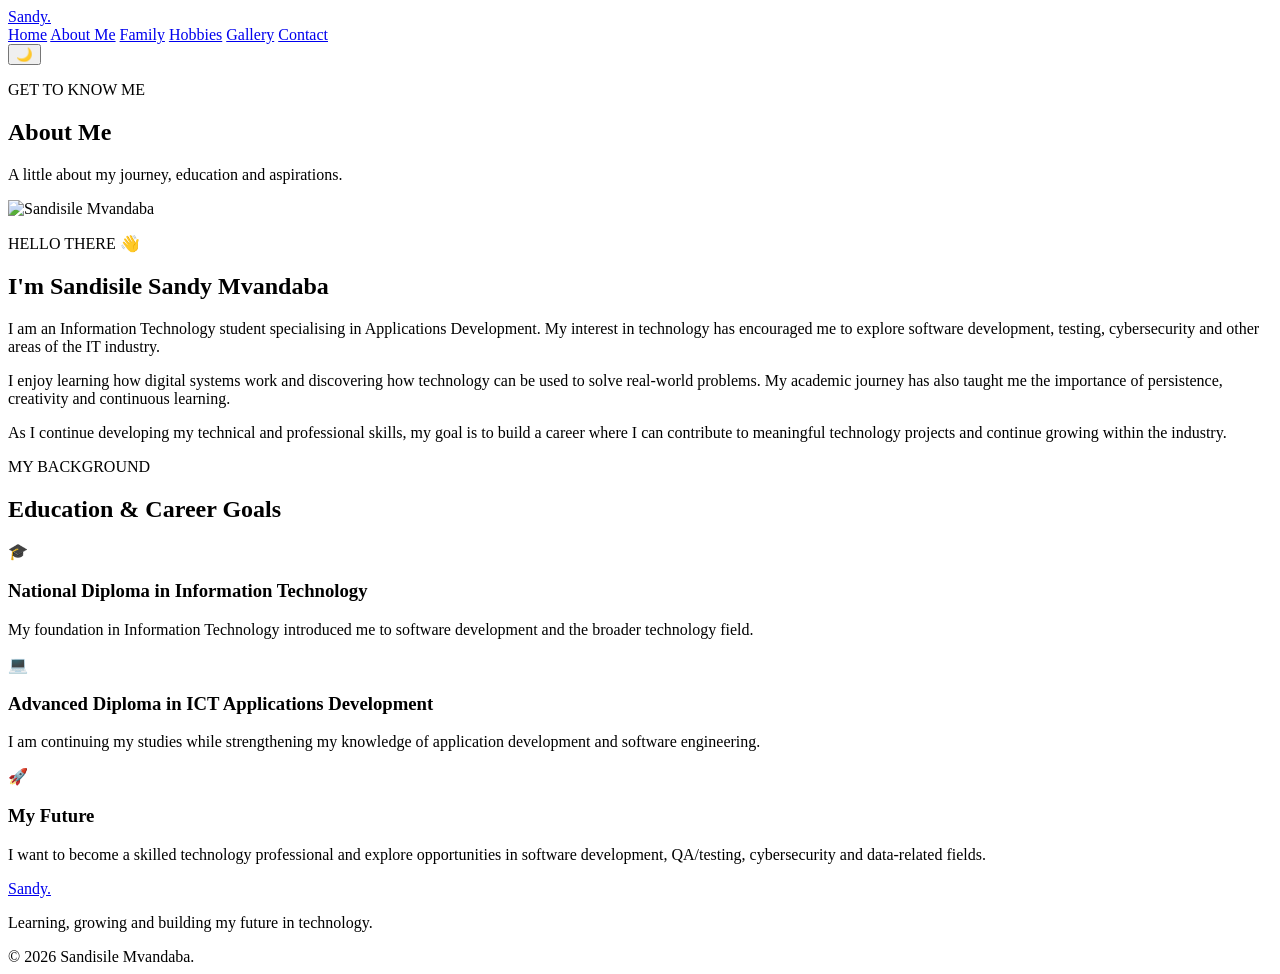
==== about.html @ 48b40e6b "Add About Me page with personal details This file contains the HTML structure for the 'About Me' pag" ====
<!DOCTYPE html>
<html lang="en">
<head>
    <meta charset="UTF-8">
    <meta name="viewport" content="width=device-width, initial-scale=1.0">

    <title>About Me | Sandisile Sandy Mvandaba</title>

    <link rel="stylesheet" href="style.css">

    <link rel="preconnect" href="https://fonts.googleapis.com">
    <link rel="preconnect" href="https://fonts.gstatic.com" crossorigin>
    <link href="https://fonts.googleapis.com/css2?family=DM+Sans:wght@400;500;600;700&family=Playfair+Display:wght@600;700&display=swap" rel="stylesheet">
</head>

<body>

<header class="navbar">
    <div class="nav-container">

        <a href="index.html" class="logo">Sandy<span>.</span></a>

        <nav>
            <a href="index.html">Home</a>
            <a href="about.html" class="active">About Me</a>
            <a href="family.html">Family</a>
            <a href="hobbies.html">Hobbies</a>
            <a href="gallery.html">Gallery</a>
            <a href="contact.html">Contact</a>
        </nav>

        <button id="themeToggle" class="theme-btn">🌙</button>

    </div>
</header>


<main>

    <section class="page-header">

        <p class="eyebrow">GET TO KNOW ME</p>

        <h1>About Me</h1>

        <p>
            A little about my journey, education and aspirations.
        </p>

    </section>


    <section class="section about-section">

        <div class="about-image">
            <img src="images/IMG-20230527-WA0030.jpg"
                 alt="Sandisile Mvandaba">
        </div>


        <div class="about-content">

            <p class="eyebrow">HELLO THERE 👋</p>

            <h2>I'm Sandisile Sandy Mvandaba</h2>

            <p>
                I am an Information Technology student specialising in
                Applications Development. My interest in technology has
                encouraged me to explore software development, testing,
                cybersecurity and other areas of the IT industry.
            </p>

            <p>
                I enjoy learning how digital systems work and discovering
                how technology can be used to solve real-world problems.
                My academic journey has also taught me the importance of
                persistence, creativity and continuous learning.
            </p>

            <p>
                As I continue developing my technical and professional
                skills, my goal is to build a career where I can contribute
                to meaningful technology projects and continue growing
                within the industry.
            </p>

        </div>

    </section>


    <section class="section soft-section">

        <div class="section-heading">
            <p class="eyebrow">MY BACKGROUND</p>
            <h2>Education & Career Goals</h2>
        </div>


        <div class="timeline">

            <div class="timeline-item">

                <div class="timeline-icon">🎓</div>

                <div>
                    <h3>National Diploma in Information Technology</h3>
                    <p>
                        My foundation in Information Technology introduced
                        me to software development and the broader technology
                        field.
                    </p>
                </div>

            </div>


            <div class="timeline-item">

                <div class="timeline-icon">💻</div>

                <div>
                    <h3>Advanced Diploma in ICT Applications Development</h3>
                    <p>
                        I am continuing my studies while strengthening my
                        knowledge of application development and software
                        engineering.
                    </p>
                </div>

            </div>


            <div class="timeline-item">

                <div class="timeline-icon">🚀</div>

                <div>
                    <h3>My Future</h3>
                    <p>
                        I want to become a skilled technology professional
                        and explore opportunities in software development,
                        QA/testing, cybersecurity and data-related fields.
                    </p>
                </div>

            </div>

        </div>

    </section>

</main>


<footer>
    <div class="footer-content">

        <div>
            <a href="index.html" class="logo footer-logo">
                Sandy<span>.</span>
            </a>

            <p>Learning, growing and building my future in technology.</p>
        </div>

    </div>

    <div class="copyright">
        © 2026 Sandisile Mvandaba.
    </div>
</footer>


<script src="script.js"></script>

</body>
</html>
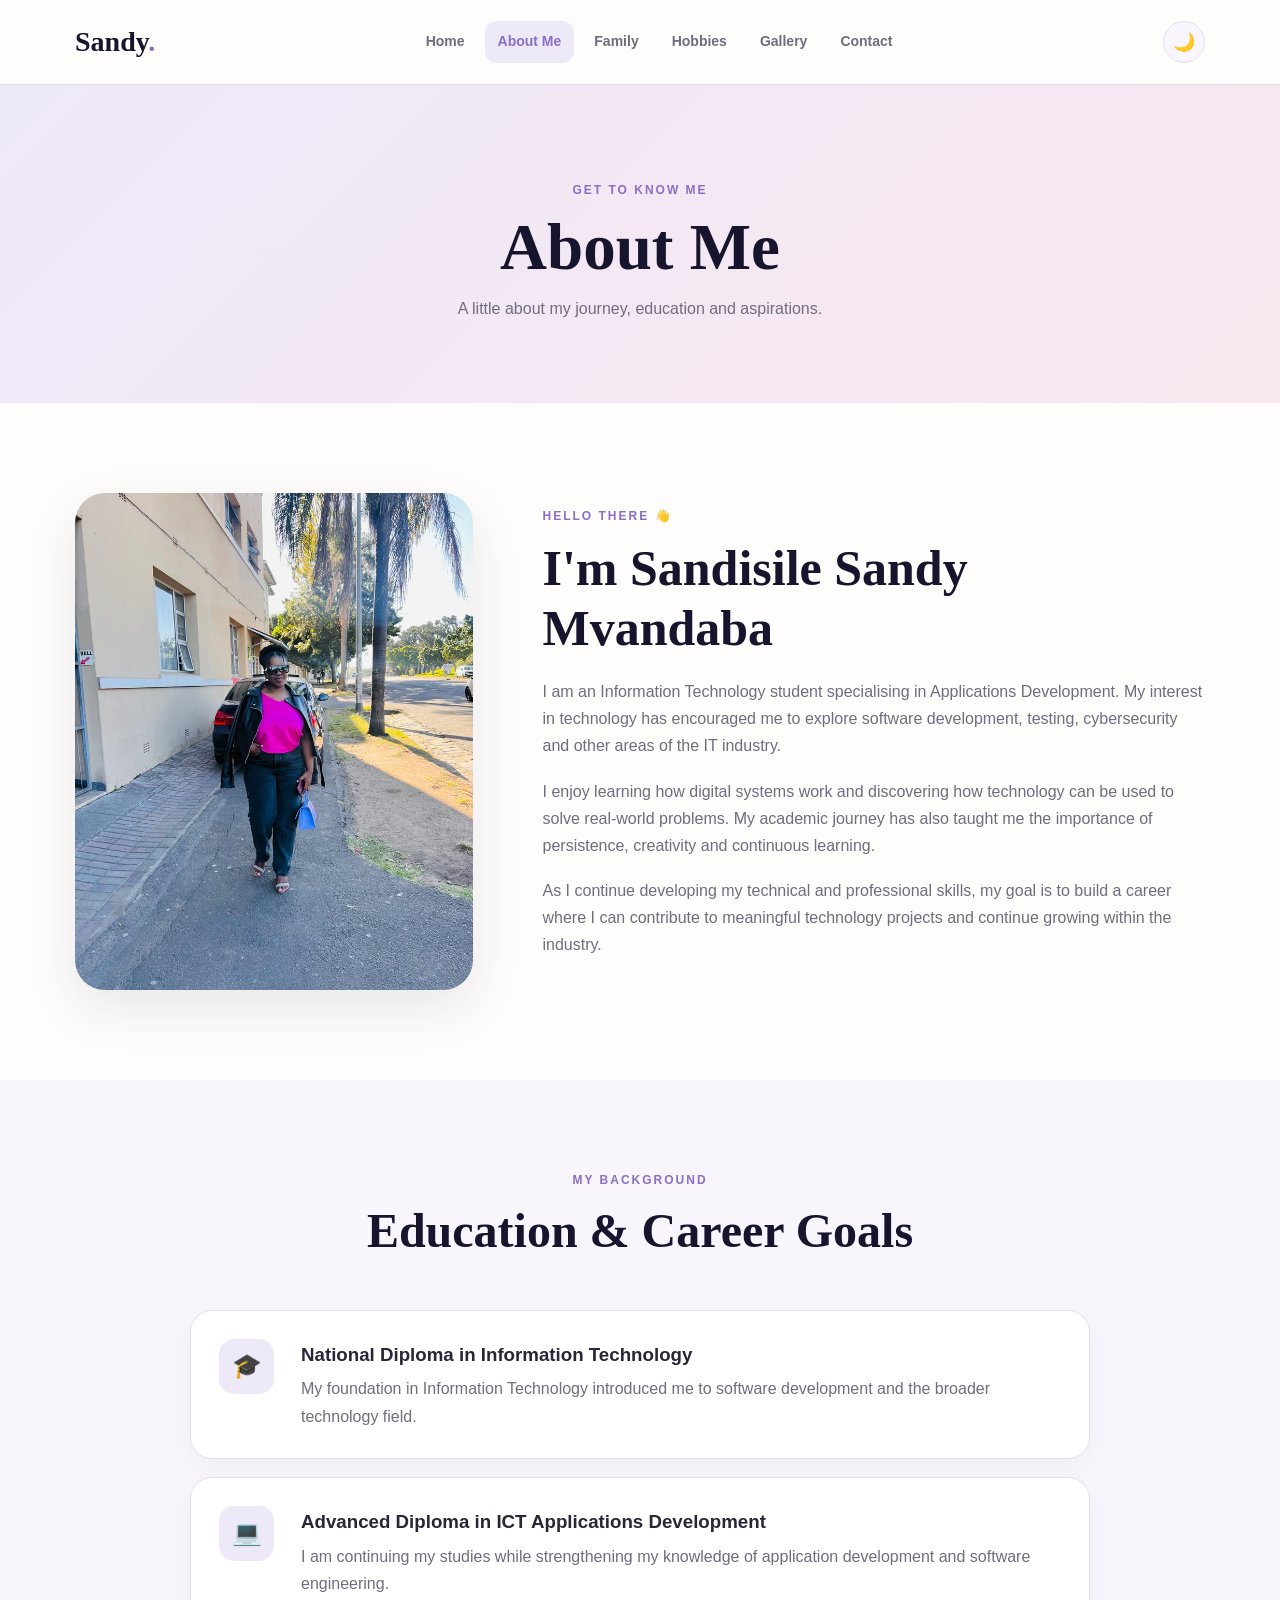
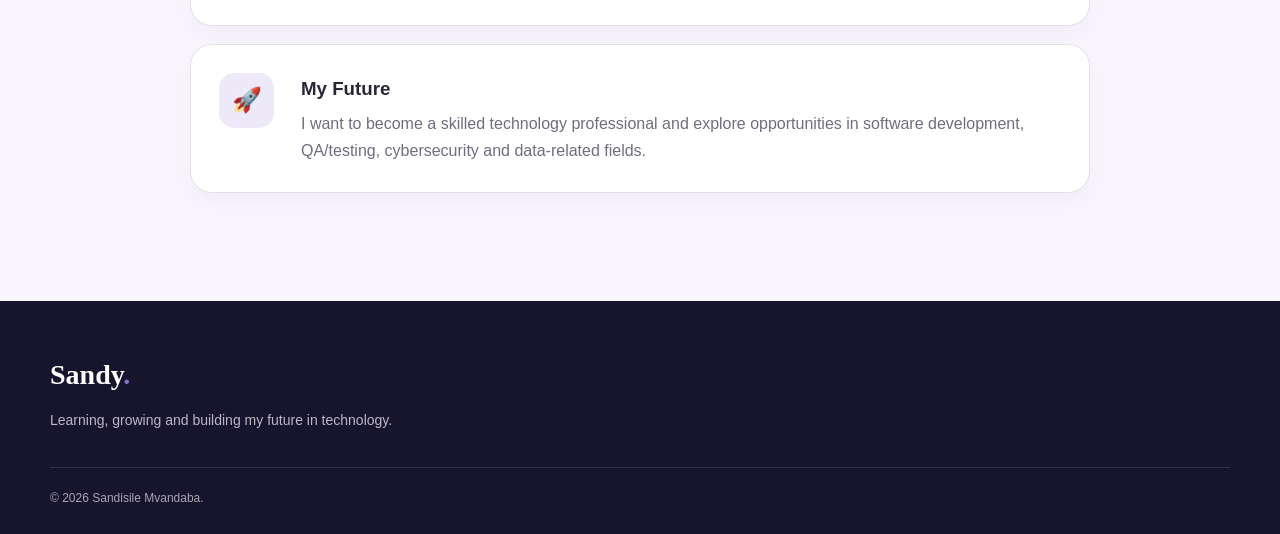
==== commit 36fb29c9: "Update image source in about.html" ====
--- a/about.html
+++ b/about.html
@@ -53,7 +53,7 @@
     <section class="section about-section">
 
         <div class="about-image">
-            <img src="images/IMG-20230527-WA0030.jpg"
+            <img src="images/Gallery7.jpg"
                  alt="Sandisile Mvandaba">
         </div>
 
--- a/style.css
+++ b/style.css
@@ -0,0 +1,1885 @@
+/* =========================================
+   SANDISILE MVANDABA PERSONAL WEBSITE
+   ========================================= */
+
+
+/* ---------- VARIABLES ---------- */
+
+:root {
+
+    --navy: #17152d;
+    --navy-light: #282442;
+
+    --purple: #8b6fc4;
+    --purple-dark: #7054aa;
+
+    --lavender: #eee9f8;
+    --lavender-light: #f8f5fc;
+
+    --pink: #e8a9c7;
+    --pink-light: #f8e7ef;
+
+    --white: #ffffff;
+    --cream: #fffdfb;
+
+    --text: #292638;
+    --muted: #716c7e;
+
+    --border: #e5dfed;
+
+    --shadow: 0 18px 50px rgba(37, 27, 67, 0.10);
+
+    --radius: 22px;
+
+    --transition: 0.3s ease;
+}
+
+
+/* ---------- DARK MODE ---------- */
+
+body.dark-mode {
+
+    --navy: #11101f;
+    --navy-light: #201d35;
+
+    --lavender: #242039;
+    --lavender-light: #19172a;
+
+    --white: #211e31;
+    --cream: #17152a;
+
+    --text: #f5f2fa;
+    --muted: #c0baca;
+
+    --border: #3b3650;
+
+    --shadow: 0 18px 50px rgba(0, 0, 0, 0.30);
+}
+
+
+/* ---------- GENERAL ---------- */
+
+* {
+    margin: 0;
+    padding: 0;
+    box-sizing: border-box;
+}
+
+
+html {
+    scroll-behavior: smooth;
+}
+
+
+body {
+
+    font-family: "DM Sans", sans-serif;
+
+    background: var(--cream);
+
+    color: var(--text);
+
+    line-height: 1.7;
+
+    transition:
+        background var(--transition),
+        color var(--transition);
+}
+
+
+img {
+    max-width: 100%;
+    display: block;
+}
+
+
+a {
+    text-decoration: none;
+    color: inherit;
+}
+
+
+button,
+input,
+textarea {
+    font-family: inherit;
+}
+
+
+/* ---------- NAVIGATION ---------- */
+
+.navbar {
+
+    position: sticky;
+
+    top: 0;
+
+    z-index: 1000;
+
+    background: rgba(255, 253, 251, 0.90);
+
+    backdrop-filter: blur(16px);
+
+    border-bottom: 1px solid var(--border);
+
+    transition: var(--transition);
+}
+
+
+.dark-mode .navbar {
+    background: rgba(23, 21, 45, 0.90);
+}
+
+
+.nav-container {
+
+    max-width: 1180px;
+
+    margin: auto;
+
+    padding: 18px 25px;
+
+    display: flex;
+
+    align-items: center;
+
+    justify-content: space-between;
+
+    gap: 25px;
+}
+
+
+.logo {
+
+    font-family: "Playfair Display", serif;
+
+    font-size: 28px;
+
+    font-weight: 700;
+
+    color: var(--navy);
+
+    white-space: nowrap;
+}
+
+
+.logo span {
+    color: var(--purple);
+}
+
+
+.dark-mode .logo {
+    color: var(--text);
+}
+
+
+nav {
+
+    display: flex;
+
+    align-items: center;
+
+    justify-content: center;
+
+    gap: 7px;
+
+    flex-wrap: wrap;
+}
+
+
+nav a {
+
+    padding: 9px 13px;
+
+    color: var(--muted);
+
+    font-size: 14px;
+
+    font-weight: 600;
+
+    border-radius: 12px;
+
+    transition: var(--transition);
+}
+
+
+nav a:hover {
+
+    color: var(--purple);
+
+    background: var(--lavender);
+}
+
+
+nav a.active {
+
+    color: var(--purple);
+
+    background: var(--lavender);
+}
+
+
+/* ---------- THEME BUTTON ---------- */
+
+.theme-btn {
+
+    width: 42px;
+
+    height: 42px;
+
+    border: 1px solid var(--border);
+
+    border-radius: 50%;
+
+    background: var(--lavender-light);
+
+    cursor: pointer;
+
+    font-size: 18px;
+
+    transition: var(--transition);
+
+    flex-shrink: 0;
+}
+
+
+.theme-btn:hover {
+
+    transform: rotate(15deg) scale(1.05);
+
+    background: var(--pink-light);
+}
+
+
+/* ---------- HERO ---------- */
+
+.hero {
+
+    max-width: 1180px;
+
+    margin: auto;
+
+    min-height: 650px;
+
+    padding: 90px 25px;
+
+    display: grid;
+
+    grid-template-columns: 1.1fr 0.9fr;
+
+    align-items: center;
+
+    gap: 70px;
+}
+
+
+.hero-content {
+    animation: fadeUp 0.8s ease;
+}
+
+
+.eyebrow {
+
+    color: var(--purple);
+
+    font-size: 12px;
+
+    font-weight: 700;
+
+    letter-spacing: 2px;
+
+    text-transform: uppercase;
+
+    margin-bottom: 12px;
+}
+
+
+.hero h1 {
+
+    font-family: "Playfair Display", serif;
+
+    font-size: clamp(48px, 6vw, 76px);
+
+    line-height: 1.05;
+
+    color: var(--navy);
+
+    margin-bottom: 15px;
+}
+
+
+.dark-mode .hero h1 {
+    color: var(--text);
+}
+
+
+.hero h1 span {
+    color: var(--purple);
+}
+
+
+.hero h2 {
+
+    font-size: 21px;
+
+    font-weight: 600;
+
+    color: var(--muted);
+
+    margin-bottom: 22px;
+}
+
+
+.hero-text {
+
+    max-width: 590px;
+
+    color: var(--muted);
+
+    font-size: 17px;
+
+    margin-bottom: 30px;
+}
+
+
+.hero-buttons {
+
+    display: flex;
+
+    gap: 13px;
+
+    flex-wrap: wrap;
+}
+
+
+/* ---------- BUTTONS ---------- */
+
+.btn {
+
+    display: inline-flex;
+
+    align-items: center;
+
+    justify-content: center;
+
+    padding: 13px 22px;
+
+    border-radius: 14px;
+
+    font-weight: 700;
+
+    border: none;
+
+    cursor: pointer;
+
+    transition: var(--transition);
+}
+
+
+.primary-btn {
+
+    background: var(--navy);
+
+    color: white;
+
+    box-shadow: 0 10px 25px rgba(23, 21, 45, 0.18);
+}
+
+
+.primary-btn:hover {
+
+    transform: translateY(-3px);
+
+    background: var(--purple);
+
+    box-shadow: 0 15px 30px rgba(139, 111, 196, 0.25);
+}
+
+
+.secondary-btn {
+
+    background: var(--lavender);
+
+    color: var(--purple);
+
+    border: 1px solid var(--border);
+}
+
+
+.secondary-btn:hover {
+
+    transform: translateY(-3px);
+
+    background: var(--pink-light);
+}
+
+
+/* ---------- HERO IMAGE ---------- */
+
+.hero-image {
+
+    position: relative;
+
+    max-width: 430px;
+
+    width: 100%;
+
+    margin: auto;
+}
+
+
+.hero-image::before {
+
+    content: "";
+
+    position: absolute;
+
+    width: 90%;
+
+    height: 90%;
+
+    background: var(--lavender);
+
+    border-radius: 45% 55% 60% 40%;
+
+    top: -20px;
+
+    right: -20px;
+
+    z-index: -1;
+
+    animation: floatShape 5s ease-in-out infinite;
+}
+
+
+.hero-image img {
+
+    width: 100%;
+
+    aspect-ratio: 4 / 5;
+
+    object-fit: cover;
+
+    border-radius: 35% 35% 30% 30%;
+
+    border: 9px solid white;
+
+    box-shadow: var(--shadow);
+}
+
+
+.floating-card {
+
+    position: absolute;
+
+    left: -35px;
+
+    bottom: 35px;
+
+    background: var(--white);
+
+    padding: 15px 18px;
+
+    border-radius: 17px;
+
+    box-shadow: var(--shadow);
+
+    display: flex;
+
+    align-items: center;
+
+    gap: 11px;
+
+    max-width: 260px;
+
+    animation: floatCard 4s ease-in-out infinite;
+}
+
+
+.floating-card > span {
+
+    width: 40px;
+
+    height: 40px;
+
+    display: flex;
+
+    align-items: center;
+
+    justify-content: center;
+
+    background: var(--pink-light);
+
+    border-radius: 12px;
+
+    font-size: 20px;
+}
+
+
+.floating-card strong {
+
+    display: block;
+
+    font-size: 12px;
+}
+
+
+.floating-card small {
+
+    color: var(--muted);
+
+    font-size: 10px;
+}
+
+
+/* ---------- SECTIONS ---------- */
+
+.section {
+
+    max-width: 1180px;
+
+    margin: auto;
+
+    padding: 90px 25px;
+}
+
+
+.section-heading {
+
+    text-align: center;
+
+    max-width: 650px;
+
+    margin: 0 auto 50px;
+}
+
+
+.section-heading h2 {
+
+    font-family: "Playfair Display", serif;
+
+    font-size: clamp(32px, 4vw, 48px);
+
+    color: var(--navy);
+
+    line-height: 1.2;
+
+    margin-bottom: 12px;
+}
+
+
+.dark-mode .section-heading h2 {
+    color: var(--text);
+}
+
+
+.section-heading p:not(.eyebrow) {
+
+    color: var(--muted);
+}
+
+
+/* ---------- INFO CARDS ---------- */
+
+.info-grid {
+
+    display: grid;
+
+    grid-template-columns: repeat(4, 1fr);
+
+    gap: 18px;
+}
+
+
+.info-card {
+
+    padding: 28px 22px;
+
+    background: var(--white);
+
+    border: 1px solid var(--border);
+
+    border-radius: var(--radius);
+
+    box-shadow: 0 8px 30px rgba(40, 29, 68, 0.04);
+
+    transition: var(--transition);
+}
+
+
+.info-card:hover {
+
+    transform: translateY(-7px);
+
+    box-shadow: var(--shadow);
+
+    border-color: var(--pink);
+}
+
+
+.card-icon {
+
+    width: 48px;
+
+    height: 48px;
+
+    display: flex;
+
+    align-items: center;
+
+    justify-content: center;
+
+    border-radius: 14px;
+
+    background: var(--lavender);
+
+    font-size: 22px;
+
+    margin-bottom: 18px;
+}
+
+
+.info-card h3 {
+
+    font-size: 17px;
+
+    margin-bottom: 6px;
+}
+
+
+.info-card p {
+
+    color: var(--muted);
+
+    font-size: 14px;
+}
+
+
+/* ---------- HIGHLIGHT ---------- */
+
+.highlight-section {
+
+    max-width: 1180px;
+
+    margin: 30px auto 100px;
+
+    padding: 65px;
+
+    border-radius: 35px;
+
+    background: linear-gradient(
+        135deg,
+        var(--lavender),
+        var(--pink-light)
+    );
+
+    display: grid;
+
+    grid-template-columns: 1.3fr 0.7fr;
+
+    gap: 60px;
+
+    align-items: center;
+}
+
+
+.highlight-content h2 {
+
+    font-family: "Playfair Display", serif;
+
+    font-size: clamp(34px, 4vw, 50px);
+
+    line-height: 1.2;
+
+    color: var(--navy);
+
+    margin-bottom: 18px;
+}
+
+
+.dark-mode .highlight-content h2 {
+    color: var(--text);
+}
+
+
+.highlight-content > p:not(.eyebrow) {
+
+    color: var(--muted);
+
+    margin-bottom: 20px;
+}
+
+
+.text-link {
+
+    color: var(--purple);
+
+    font-weight: 700;
+
+    transition: var(--transition);
+}
+
+
+.text-link:hover {
+    margin-left: 5px;
+}
+
+
+.quote-card {
+
+    background: var(--white);
+
+    padding: 35px;
+
+    border-radius: 25px;
+
+    box-shadow: var(--shadow);
+}
+
+
+.quote-mark {
+
+    color: var(--pink);
+
+    font-family: Georgia, serif;
+
+    font-size: 65px;
+
+    line-height: 0.7;
+}
+
+
+.quote-card p {
+
+    font-family: "Playfair Display", serif;
+
+    font-size: 22px;
+
+    line-height: 1.4;
+
+    margin: 20px 0;
+}
+
+
+.quote-line {
+
+    display: block;
+
+    width: 45px;
+
+    height: 3px;
+
+    background: var(--purple);
+
+    margin-bottom: 8px;
+}
+
+
+.quote-card small {
+    color: var(--muted);
+}
+
+
+/* ---------- PAGE HEADER ---------- */
+
+.page-header {
+
+    text-align: center;
+
+    padding: 95px 25px 80px;
+
+    background: linear-gradient(
+        135deg,
+        var(--lavender),
+        var(--pink-light)
+    );
+}
+
+
+.page-header h1 {
+
+    font-family: "Playfair Display", serif;
+
+    color: var(--navy);
+
+    font-size: clamp(42px, 6vw, 65px);
+
+    line-height: 1.1;
+
+    margin-bottom: 12px;
+}
+
+
+.dark-mode .page-header h1 {
+    color: var(--text);
+}
+
+
+.page-header > p:not(.eyebrow) {
+
+    color: var(--muted);
+
+    max-width: 600px;
+
+    margin: auto;
+}
+
+
+/* ---------- ABOUT ---------- */
+
+.about-section {
+
+    display: grid;
+
+    grid-template-columns: 0.75fr 1.25fr;
+
+    gap: 70px;
+
+    align-items: center;
+}
+
+
+.about-image img {
+
+    width: 100%;
+
+    aspect-ratio: 4 / 5;
+
+    object-fit: cover;
+
+    border-radius: 30px;
+
+    box-shadow: var(--shadow);
+}
+
+
+.about-content h2 {
+
+    font-family: "Playfair Display", serif;
+
+    font-size: clamp(34px, 4vw, 50px);
+
+    line-height: 1.2;
+
+    color: var(--navy);
+
+    margin-bottom: 20px;
+}
+
+
+.dark-mode .about-content h2 {
+    color: var(--text);
+}
+
+
+.about-content p:not(.eyebrow) {
+
+    color: var(--muted);
+
+    margin-bottom: 18px;
+}
+
+
+.soft-section {
+
+    max-width: none;
+
+    background: var(--lavender-light);
+}
+
+
+.timeline {
+
+    max-width: 900px;
+
+    margin: auto;
+}
+
+
+.timeline-item {
+
+    display: grid;
+
+    grid-template-columns: 60px 1fr;
+
+    gap: 22px;
+
+    padding: 28px;
+
+    margin-bottom: 18px;
+
+    background: var(--white);
+
+    border: 1px solid var(--border);
+
+    border-radius: 22px;
+
+    box-shadow: 0 8px 25px rgba(40, 29, 68, 0.04);
+}
+
+
+.timeline-icon {
+
+    width: 55px;
+
+    height: 55px;
+
+    display: flex;
+
+    align-items: center;
+
+    justify-content: center;
+
+    border-radius: 15px;
+
+    background: var(--lavender);
+
+    font-size: 24px;
+}
+
+
+.timeline-item h3 {
+    margin-bottom: 5px;
+}
+
+
+.timeline-item p {
+    color: var(--muted);
+}
+
+
+/* ---------- FAMILY ---------- */
+
+.family-intro {
+
+    display: grid;
+
+    grid-template-columns: 0.9fr 1.1fr;
+
+    gap: 65px;
+
+    align-items: center;
+
+    margin-bottom: 70px;
+}
+
+
+.family-image img {
+
+    width: 100%;
+
+    aspect-ratio: 4 / 3;
+
+    object-fit: cover;
+
+    border-radius: 28px;
+
+    box-shadow: var(--shadow);
+}
+
+
+.family-intro h2 {
+
+    font-family: "Playfair Display", serif;
+
+    font-size: clamp(34px, 4vw, 48px);
+
+    line-height: 1.2;
+
+    margin-bottom: 18px;
+}
+
+
+.family-intro p:not(.eyebrow) {
+
+    color: var(--muted);
+
+    margin-bottom: 16px;
+}
+
+
+.family-cards {
+
+    display: grid;
+
+    grid-template-columns: repeat(3, 1fr);
+
+    gap: 20px;
+}
+
+
+.family-card {
+
+    padding: 35px;
+
+    background: var(--lavender);
+
+    border-radius: 25px;
+
+    text-align: center;
+
+    border: 1px solid var(--border);
+
+    transition: var(--transition);
+}
+
+
+.family-card:hover {
+    transform: translateY(-6px);
+}
+
+
+.family-card span {
+
+    font-size: 35px;
+
+    display: block;
+
+    margin-bottom: 12px;
+}
+
+
+.family-card h3 {
+    margin-bottom: 8px;
+}
+
+
+.family-card p {
+    color: var(--muted);
+
+    font-size: 14px;
+}
+
+
+/* ---------- HOBBIES ---------- */
+
+.hobby-grid {
+
+    display: grid;
+
+    grid-template-columns: repeat(3, 1fr);
+
+    gap: 20px;
+}
+
+
+.hobby-card {
+
+    padding: 35px 28px;
+
+    background: var(--white);
+
+    border: 1px solid var(--border);
+
+    border-radius: 25px;
+
+    transition: var(--transition);
+}
+
+
+.hobby-card:hover {
+
+    transform: translateY(-7px);
+
+    box-shadow: var(--shadow);
+
+    border-color: var(--pink);
+}
+
+
+.hobby-icon {
+
+    font-size: 35px;
+
+    margin-bottom: 15px;
+}
+
+
+.hobby-card h3 {
+    margin-bottom: 8px;
+}
+
+
+.hobby-card p {
+    color: var(--muted);
+
+    font-size: 14px;
+}
+
+
+/* ---------- GALLERY ---------- */
+
+.gallery-intro {
+
+    text-align: center;
+
+    color: var(--muted);
+
+    margin-bottom: 30px;
+}
+
+
+.slideshow {
+
+    max-width: 900px;
+
+    height: 520px;
+
+    margin: auto;
+
+    position: relative;
+
+    overflow: hidden;
+
+    border-radius: 30px;
+
+    background: var(--navy);
+
+    box-shadow: var(--shadow);
+}
+
+
+.slideshow img {
+
+    width: 100%;
+
+    height: 100%;
+
+    object-fit: cover;
+
+    transition: opacity 0.4s ease;
+}
+
+
+.slide-caption {
+
+    position: absolute;
+
+    left: 0;
+
+    right: 0;
+
+    bottom: 0;
+
+    padding: 50px 35px 30px;
+
+    color: white;
+
+    background: linear-gradient(
+        transparent,
+        rgba(0, 0, 0, 0.78)
+    );
+}
+
+
+.slide-caption h3 {
+    font-size: 25px;
+}
+
+
+.slide-caption p {
+    opacity: 0.8;
+
+    font-size: 14px;
+}
+
+
+.slide-btn {
+
+    position: absolute;
+
+    top: 50%;
+
+    transform: translateY(-50%);
+
+    width: 50px;
+
+    height: 50px;
+
+    border: none;
+
+    border-radius: 50%;
+
+    background: rgba(255,255,255,0.88);
+
+    color: var(--navy);
+
+    cursor: pointer;
+
+    font-size: 22px;
+
+    transition: var(--transition);
+}
+
+
+.slide-btn:hover {
+
+    background: var(--pink);
+
+    color: white;
+}
+
+
+.previous {
+    left: 20px;
+}
+
+
+.next {
+    right: 20px;
+}
+
+
+.gallery-grid {
+
+    margin-top: 30px;
+
+    display: grid;
+
+    grid-template-columns: repeat(4, 1fr);
+
+    gap: 15px;
+}
+
+
+.gallery-grid img {
+
+    width: 100%;
+
+    height: 190px;
+
+    object-fit: cover;
+
+    border-radius: 18px;
+
+    cursor: pointer;
+
+    transition: var(--transition);
+}
+
+
+.gallery-grid img:hover {
+
+    transform: scale(1.03);
+
+    box-shadow: var(--shadow);
+}
+
+
+/* ---------- CONTACT ---------- */
+
+.contact-section {
+
+    display: grid;
+
+    grid-template-columns: 0.8fr 1.2fr;
+
+    gap: 70px;
+
+    align-items: start;
+}
+
+
+.contact-info h2 {
+
+    font-family: "Playfair Display", serif;
+
+    font-size: clamp(36px, 4vw, 50px);
+
+    line-height: 1.2;
+
+    margin-bottom: 18px;
+}
+
+
+.contact-info > p:not(.eyebrow) {
+
+    color: var(--muted);
+
+    margin-bottom: 30px;
+}
+
+
+.contact-item {
+
+    display: flex;
+
+    gap: 15px;
+
+    align-items: center;
+
+    margin-bottom: 20px;
+}
+
+
+.contact-item > span {
+
+    width: 50px;
+
+    height: 50px;
+
+    display: flex;
+
+    align-items: center;
+
+    justify-content: center;
+
+    background: var(--lavender);
+
+    border-radius: 14px;
+
+    font-size: 20px;
+}
+
+
+.contact-item p {
+
+    color: var(--muted);
+
+    font-size: 14px;
+}
+
+
+.contact-form {
+
+    padding: 35px;
+
+    background: var(--white);
+
+    border: 1px solid var(--border);
+
+    border-radius: 25px;
+
+    box-shadow: var(--shadow);
+}
+
+
+.form-group {
+    margin-bottom: 20px;
+}
+
+
+.form-group label {
+
+    display: block;
+
+    font-weight: 600;
+
+    font-size: 14px;
+
+    margin-bottom: 7px;
+}
+
+
+.form-group input,
+.form-group textarea {
+
+    width: 100%;
+
+    padding: 14px 16px;
+
+    border: 1px solid var(--border);
+
+    border-radius: 13px;
+
+    background: var(--lavender-light);
+
+    color: var(--text);
+
+    outline: none;
+
+    transition: var(--transition);
+}
+
+
+.form-group input:focus,
+.form-group textarea:focus {
+
+    border-color: var(--purple);
+
+    box-shadow: 0 0 0 4px rgba(139, 111, 196, 0.10);
+}
+
+
+.form-group textarea {
+    resize: vertical;
+}
+
+
+.form-message {
+
+    margin-top: 15px;
+
+    color: var(--purple);
+
+    font-weight: 600;
+
+    font-size: 14px;
+}
+
+
+/* ---------- FOOTER ---------- */
+
+footer {
+
+    background: var(--navy);
+
+    color: white;
+
+    padding: 50px 25px 25px;
+}
+
+
+.footer-content {
+
+    max-width: 1180px;
+
+    margin: auto;
+
+    display: flex;
+
+    justify-content: space-between;
+
+    gap: 30px;
+}
+
+
+.footer-logo {
+    color: white;
+}
+
+
+.footer-content p {
+
+    color: #bdb8c8;
+
+    max-width: 400px;
+
+    margin-top: 10px;
+
+    font-size: 14px;
+}
+
+
+.footer-links {
+
+    display: flex;
+
+    gap: 20px;
+
+    align-items: center;
+}
+
+
+.footer-links a {
+
+    color: #d4cfdf;
+
+    font-size: 14px;
+
+    transition: var(--transition);
+}
+
+
+.footer-links a:hover {
+    color: var(--pink);
+}
+
+
+.copyright {
+
+    max-width: 1180px;
+
+    margin: 35px auto 0;
+
+    padding-top: 20px;
+
+    border-top: 1px solid rgba(255,255,255,0.12);
+
+    color: #aaa5b5;
+
+    font-size: 12px;
+}
+
+
+/* ---------- ANIMATIONS ---------- */
+
+@keyframes fadeUp {
+
+    from {
+        opacity: 0;
+        transform: translateY(25px);
+    }
+
+    to {
+        opacity: 1;
+        transform: translateY(0);
+    }
+}
+
+
+@keyframes floatCard {
+
+    0%, 100% {
+        transform: translateY(0);
+    }
+
+    50% {
+        transform: translateY(-8px);
+    }
+}
+
+
+@keyframes floatShape {
+
+    0%, 100% {
+        transform: rotate(0deg) scale(1);
+    }
+
+    50% {
+        transform: rotate(5deg) scale(1.04);
+    }
+}
+
+
+/* ---------- RESPONSIVE ---------- */
+
+@media (max-width: 950px) {
+
+    nav {
+        gap: 2px;
+    }
+
+    nav a {
+        padding: 8px 9px;
+        font-size: 13px;
+    }
+
+    .hero {
+
+        grid-template-columns: 1fr;
+
+        text-align: center;
+
+        padding-top: 70px;
+    }
+
+    .hero-text {
+        margin-left: auto;
+        margin-right: auto;
+    }
+
+    .hero-buttons {
+        justify-content: center;
+    }
+
+    .hero-image {
+        max-width: 370px;
+    }
+
+    .floating-card {
+        left: 0;
+    }
+
+    .info-grid {
+        grid-template-columns: repeat(2, 1fr);
+    }
+
+    .highlight-section {
+        margin-left: 25px;
+        margin-right: 25px;
+        grid-template-columns: 1fr;
+        padding: 45px;
+    }
+
+    .about-section,
+    .family-intro,
+    .contact-section {
+        grid-template-columns: 1fr;
+        gap: 40px;
+    }
+
+    .about-image {
+        max-width: 500px;
+    }
+
+    .family-image {
+        max-width: 600px;
+    }
+
+    .hobby-grid {
+        grid-template-columns: repeat(2, 1fr);
+    }
+
+    .gallery-grid {
+        grid-template-columns: repeat(2, 1fr);
+    }
+}
+
+
+@media (max-width: 700px) {
+
+    .nav-container {
+        flex-wrap: wrap;
+        justify-content: center;
+    }
+
+    .logo {
+        width: 100%;
+        text-align: center;
+    }
+
+    nav {
+        order: 3;
+        width: 100%;
+        overflow-x: auto;
+        justify-content: flex-start;
+        padding-bottom: 3px;
+    }
+
+    nav a {
+        white-space: nowrap;
+    }
+
+    .hero {
+        padding-top: 55px;
+    }
+
+    .hero h1 {
+        font-size: 48px;
+    }
+
+    .section {
+        padding: 65px 20px;
+    }
+
+    .info-grid,
+    .family-cards,
+    .hobby-grid {
+        grid-template-columns: 1fr;
+    }
+
+    .highlight-section {
+        padding: 35px 25px;
+    }
+
+    .slideshow {
+        height: 400px;
+        border-radius: 22px;
+    }
+
+    .gallery-grid {
+        grid-template-columns: 1fr 1fr;
+    }
+
+    .gallery-grid img {
+        height: 140px;
+    }
+
+    .contact-form {
+        padding: 25px;
+    }
+
+    .footer-content {
+        flex-direction: column;
+    }
+
+    .footer-links {
+        flex-wrap: wrap;
+    }
+}
+/* =========================================
+   NEW GALLERY SLIDESHOW
+========================================= */
+
+.gallery-intro {
+    text-align: center;
+    margin-bottom: 30px;
+}
+
+.gallery-intro p {
+    color: #777;
+}
+
+
+/* MAIN SLIDESHOW */
+
+.slideshow {
+    position: relative;
+    max-width: 900px;
+    height: 520px;
+    margin: 0 auto;
+    overflow: hidden;
+    border-radius: 28px;
+    box-shadow: 0 15px 40px rgba(60, 45, 100, 0.15);
+    background: #f5effa;
+}
+
+.slideshow > img {
+    width: 100%;
+    height: 100%;
+    display: block;
+    object-fit: cover;
+    transition: opacity 0.4s ease;
+}
+
+
+/* CAPTION ON PHOTO */
+
+.slideshow .slide-caption {
+    position: absolute;
+    bottom: 0;
+    left: 0;
+    right: 0;
+    padding: 70px 35px 30px;
+    color: white;
+    background: linear-gradient(
+        transparent,
+        rgba(20, 15, 30, 0.85)
+    );
+}
+
+.slideshow .slide-caption h3 {
+    margin: 0 0 8px;
+    font-family: "Playfair Display", serif;
+    font-size: 1.8rem;
+}
+
+.slideshow .slide-caption p {
+    margin: 0;
+}
+
+
+/* BUTTONS UNDER PHOTO */
+
+.slideshow-controls {
+    display: flex;
+    justify-content: center;
+    align-items: center;
+    gap: 18px;
+    margin: 25px auto 70px;
+}
+
+.slideshow-controls .slide-btn {
+    border: none;
+    padding: 13px 25px;
+    border-radius: 50px;
+    background: #9b6fc3;
+    color: white;
+    font-family: "DM Sans", sans-serif;
+    font-size: 0.95rem;
+    font-weight: 600;
+    cursor: pointer;
+    transition: transform 0.25s ease,
+                box-shadow 0.25s ease;
+}
+
+.slideshow-controls .slide-btn:hover {
+    transform: translateY(-3px);
+    box-shadow: 0 8px 20px rgba(100, 70, 130, 0.2);
+}
+
+
+/* PHOTO COLLECTION */
+
+.gallery-collection {
+    max-width: 1100px;
+    margin: 0 auto;
+}
+
+.gallery-section-heading {
+    text-align: center;
+    margin-bottom: 35px;
+}
+
+.gallery-section-heading h2 {
+    font-family: "Playfair Display", serif;
+    font-size: 2.3rem;
+    margin: 8px 0;
+}
+
+.gallery-section-heading p:last-child {
+    color: #777;
+}
+
+
+/* PHOTO GRID */
+
+.gallery-grid {
+    display: grid;
+    grid-template-columns: repeat(4, 1fr);
+    gap: 18px;
+}
+
+.gallery-item {
+    height: 220px;
+    overflow: hidden;
+    border-radius: 20px;
+    cursor: pointer;
+    box-shadow: 0 8px 25px rgba(60, 45, 100, 0.08);
+}
+
+.gallery-item img {
+    width: 100%;
+    height: 100%;
+    object-fit: cover;
+    display: block;
+    transition: transform 0.4s ease;
+}
+
+.gallery-item:hover img {
+    transform: scale(1.08);
+}
+
+
+/* MOBILE */
+
+@media (max-width: 800px) {
+
+    .slideshow {
+        height: 420px;
+    }
+
+    .gallery-grid {
+        grid-template-columns: repeat(2, 1fr);
+    }
+
+}
+
+
+@media (max-width: 500px) {
+
+    .slideshow {
+        height: 330px;
+        border-radius: 20px;
+    }
+
+    .slideshow .slide-caption {
+        padding: 50px 20px 20px;
+    }
+
+    .slideshow .slide-caption h3 {
+        font-size: 1.4rem;
+    }
+
+    .slideshow-controls {
+        gap: 10px;
+        margin-bottom: 50px;
+    }
+
+    .slideshow-controls .slide-btn {
+        padding: 11px 17px;
+        font-size: 0.85rem;
+    }
+
+    .gallery-grid {
+        grid-template-columns: 1fr 1fr;
+        gap: 10px;
+    }
+
+    .gallery-item {
+        height: 160px;
+        border-radius: 15px;
+    }
+
+}
